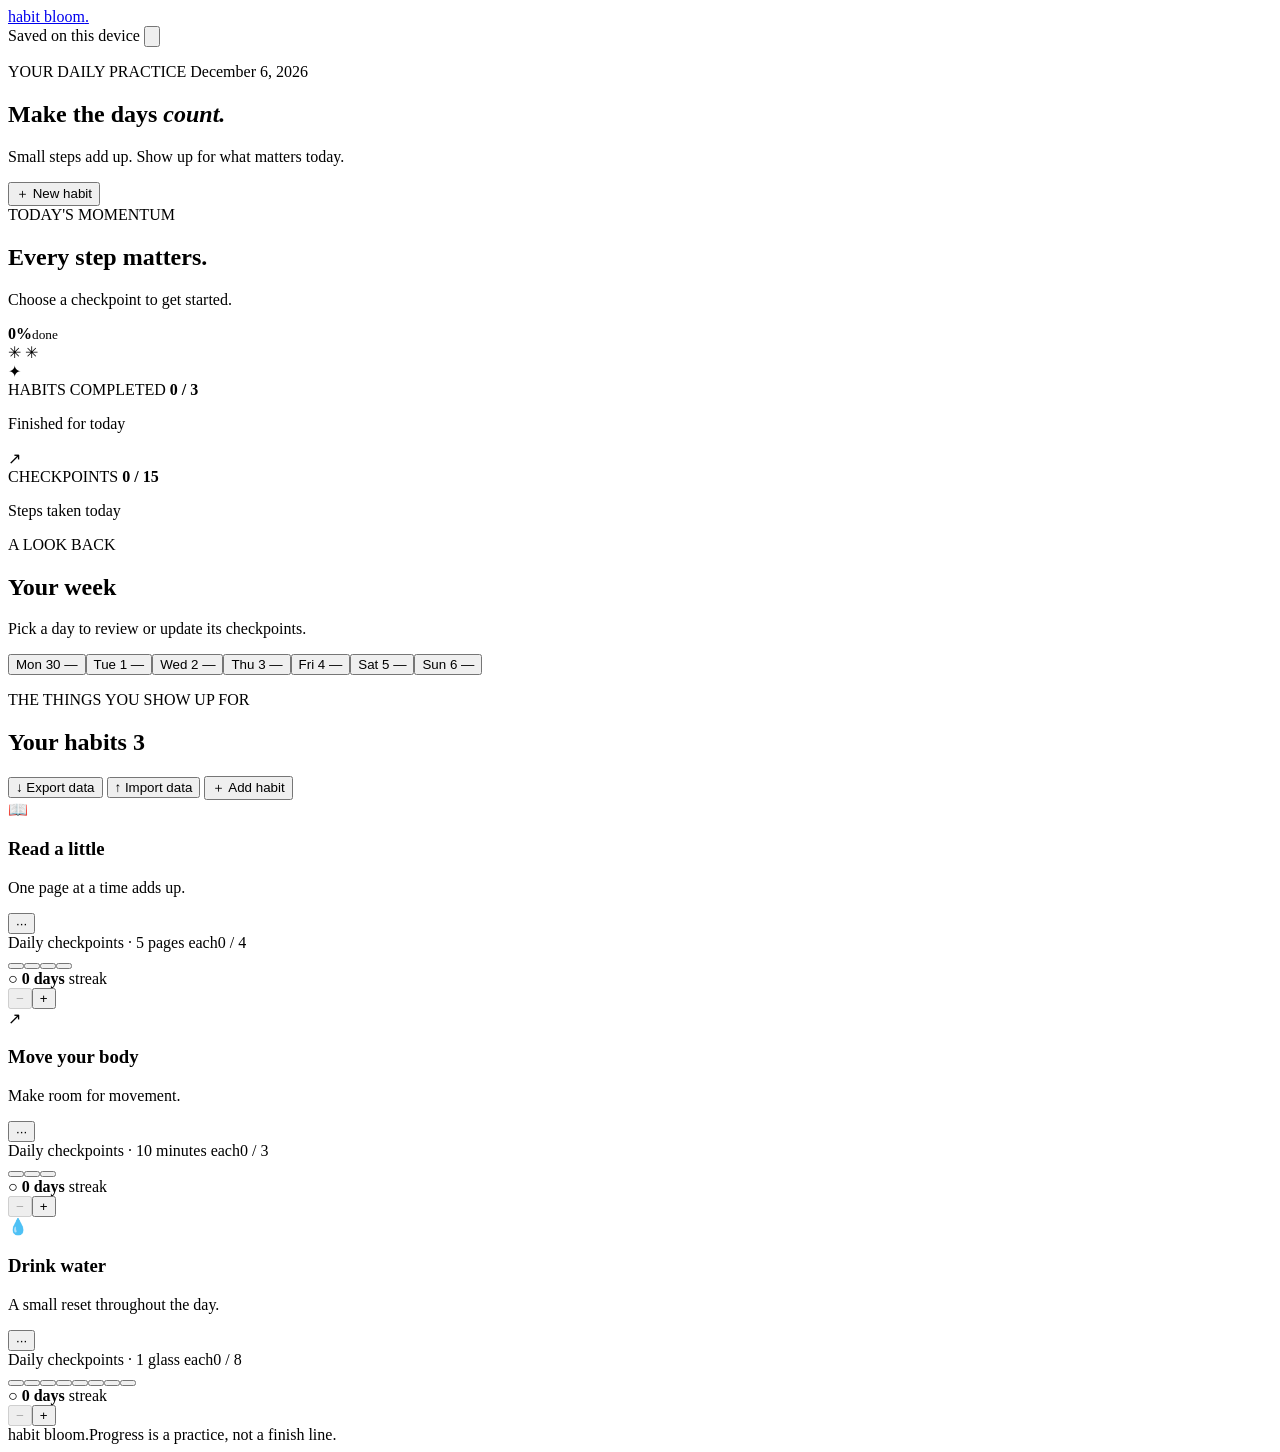
==== index.html @ 89f8e529 "Rename index (1).html to index.html" ====
<!doctype html>
<html lang="en">
  <head>
    <meta charset="utf-8">
    <meta name="viewport" content="width=device-width, initial-scale=1">
    <meta name="theme-color" content="#f7f6f2">
    <meta name="description" content="A simple, beautiful daily habit tracker with checkpoints, a seven-day view, and streaks.">
    <title>Habit Bloom — Make the days count</title>
    <link rel="icon" type="image/svg+xml" href="favicon.svg">
    <link rel="stylesheet" href="styles.css">
    <script src="app.js" defer></script>
  </head>
  <body>
    <div class="app-shell">
      <header class="topbar">
        <a class="brand" href="./" aria-label="Habit Bloom home">
          <span class="brand-mark" aria-hidden="true"><span></span><span></span><span></span><span></span></span>
          <span>habit bloom<span class="brand-dot">.</span></span>
        </a>
        <div class="topbar-actions">
          <span class="privacy-note"><span class="privacy-dot"></span> Saved on this device</span>
          <button class="icon-button" id="theme-toggle" type="button" aria-label="Switch to dark mode" title="Toggle theme">
            <svg viewBox="0 0 24 24" aria-hidden="true"><path d="M20.2 15.8A8.5 8.5 0 0 1 8.2 3.8 8.5 8.5 0 1 0 20.2 15.8Z"/></svg>
          </button>
        </div>
      </header>

      <main>
        <section class="page-heading" aria-labelledby="page-title">
          <div>
            <p class="eyebrow">YOUR DAILY PRACTICE <span class="eyebrow-line"></span> <span id="live-date"></span></p>
            <h1 id="page-title">Make the days <em>count.</em></h1>
            <p class="lead">Small steps add up. Show up for what matters today.</p>
          </div>
          <button class="primary-button heading-add" id="add-habit-top" type="button"><span aria-hidden="true">＋</span> New habit</button>
        </section>

        <section class="overview" aria-label="Progress overview">
          <div class="momentum-card">
            <div class="momentum-copy">
              <span class="card-kicker">TODAY'S MOMENTUM</span>
              <h2 id="momentum-title">Every step matters.</h2>
              <p id="momentum-message">Choose a checkpoint to get started.</p>
            </div>
            <div class="progress-ring" id="progress-ring" role="img" aria-label="0 percent of today's checkpoints completed">
              <div class="ring-inner"><strong id="progress-percent">0%</strong><small>done</small></div>
            </div>
            <span class="momentum-sparkle sparkle-one" aria-hidden="true">✳</span>
            <span class="momentum-sparkle sparkle-two" aria-hidden="true">✳</span>
          </div>
          <div class="stat-card">
            <div class="stat-icon stat-icon-purple" aria-hidden="true">✦</div>
            <span class="stat-label">HABITS COMPLETED</span>
            <strong id="habits-complete">0 <span>/ 0</span></strong>
            <p>Finished for today</p>
          </div>
          <div class="stat-card">
            <div class="stat-icon stat-icon-orange" aria-hidden="true">↗</div>
            <span class="stat-label">CHECKPOINTS</span>
            <strong id="checkpoints-complete">0 <span>/ 0</span></strong>
            <p>Steps taken today</p>
          </div>
        </section>

        <section class="week-section" aria-labelledby="week-title">
          <div class="section-heading">
            <div><p class="section-overline">A LOOK BACK</p><h2 id="week-title">Your week</h2></div>
            <p>Pick a day to review or update its checkpoints.</p>
          </div>
          <div class="week-strip" id="week-strip" aria-label="Last seven days"></div>
        </section>

        <section class="habits-section" aria-labelledby="habits-title">
          <div class="section-heading habits-heading">
            <div><p class="section-overline">THE THINGS YOU SHOW UP FOR</p><h2 id="habits-title">Your habits <span class="habit-count" id="habit-count">0</span></h2></div>
            <div class="habit-toolbar">
              <button class="text-button" id="export-button" type="button" title="Download a backup of your habits">↓ Export data</button>
              <button class="text-button" id="import-button" type="button" title="Restore habits from a Habit Bloom backup">↑ Import data</button>
              <input id="import-file" type="file" accept="application/json,.json" hidden>
              <button class="secondary-button" id="add-habit-inline" type="button"><span aria-hidden="true">＋</span> Add habit</button>
            </div>
          </div>
          <div class="selected-day-banner" id="selected-day-banner" hidden>
            <span id="selected-day-label"></span>
            <button class="text-button" id="return-today" type="button">Back to today →</button>
          </div>
          <div class="habits-grid" id="habits-grid"></div>
        </section>
      </main>
      <footer class="footer"><span>habit bloom<span class="brand-dot">.</span></span><span>Progress is a practice, not a finish line.</span></footer>
    </div>

    <dialog id="habit-dialog" class="habit-dialog" aria-labelledby="dialog-title">
      <form id="habit-form" novalidate>
        <div class="dialog-head"><div><p class="section-overline">MAKE IT YOURS</p><h2 id="dialog-title">New habit</h2></div><button class="icon-button close-button" type="button" id="close-dialog" aria-label="Close dialog">×</button></div>
        <label for="habit-name">Habit name <span class="required">*</span></label>
        <input id="habit-name" name="name" type="text" maxlength="48" placeholder="e.g. Read for 20 minutes" required>
        <label for="habit-note">A little reminder <span class="optional">(optional)</span></label>
        <input id="habit-note" name="note" type="text" maxlength="100" placeholder="Why this matters to you">
        <div class="form-row">
          <div><label for="habit-target">Checkpoints per day <span class="required">*</span></label><input id="habit-target" name="target" type="number" min="1" max="12" value="3" required></div>
          <div><label for="habit-unit">Each checkpoint is</label><input id="habit-unit" name="unit" type="text" maxlength="24" placeholder="e.g. 10 minutes"></div>
        </div>
        <div class="form-row form-row-short">
          <div><label for="habit-icon">Icon</label><input id="habit-icon" name="icon" type="text" maxlength="8" value="✦" aria-describedby="icon-hint"><small id="icon-hint">Use an emoji or symbol</small></div>
          <div><label for="habit-color">Color</label><select id="habit-color" name="color"><option value="coral">Coral</option><option value="violet">Violet</option><option value="green">Green</option><option value="blue">Blue</option><option value="amber">Amber</option></select></div>
        </div>
        <p class="form-error" id="form-error" role="alert" hidden></p>
        <div class="dialog-actions"><button class="text-button" type="button" id="cancel-dialog">Cancel</button><button class="primary-button" type="submit" id="save-habit">Create habit</button></div>
      </form>
    </dialog>
    <div class="toast" id="toast" role="status" aria-live="polite"></div>
  </body>
</html>
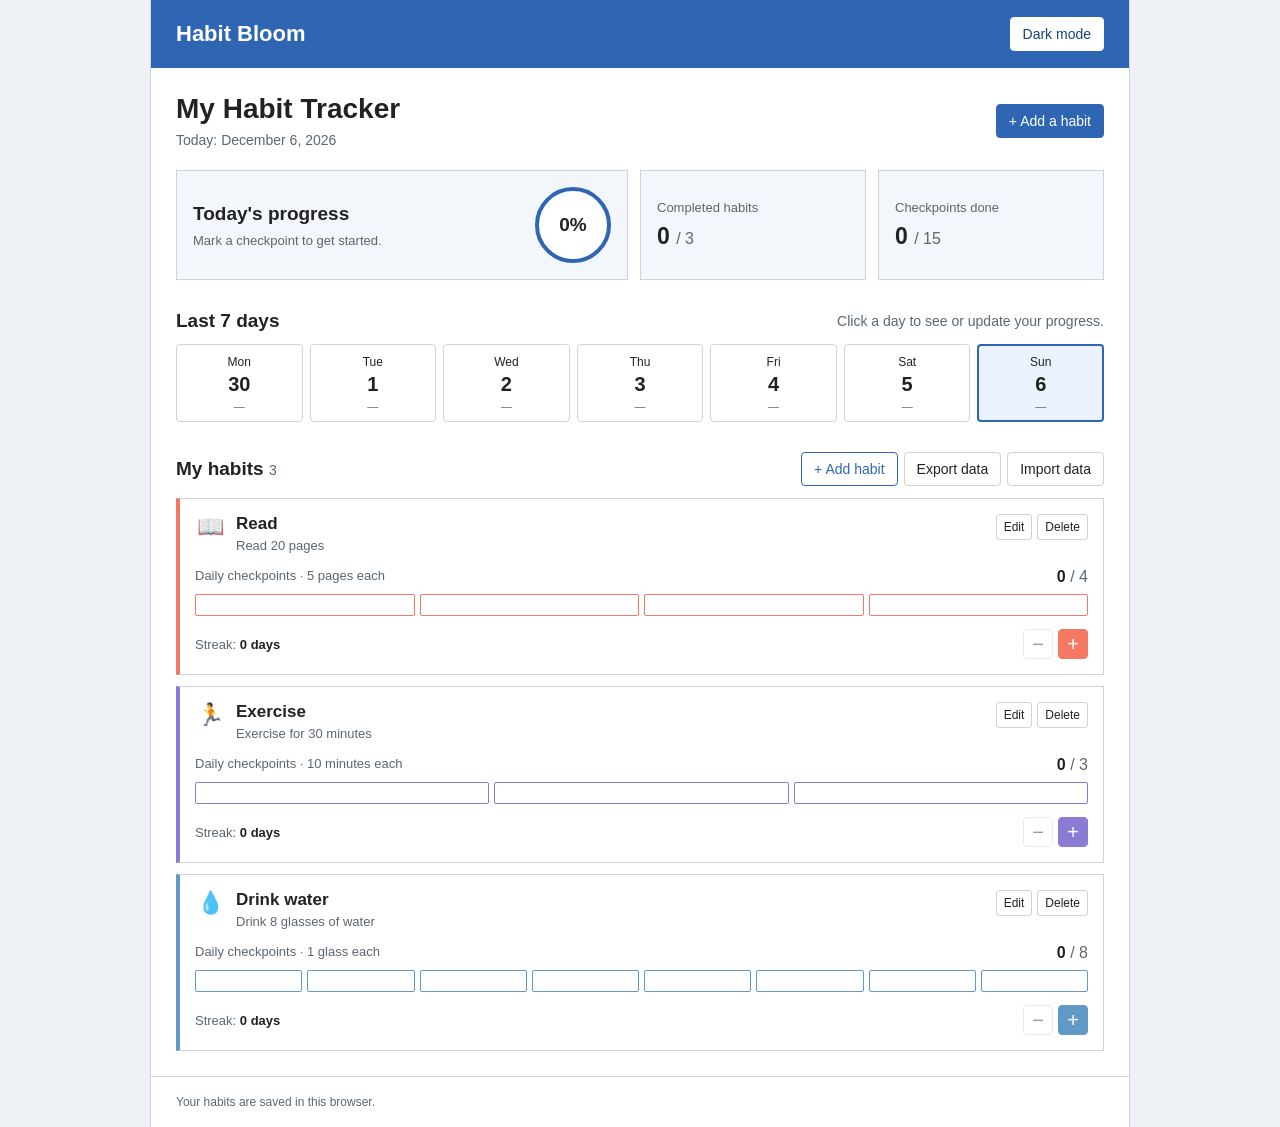
==== commit c20a9e93: "Add files via upload" ====
--- a/index.html
+++ b/index.html
@@ -1,114 +1,128 @@
 <!doctype html>
 <html lang="en">
-  <head>
-    <meta charset="utf-8">
-    <meta name="viewport" content="width=device-width, initial-scale=1">
-    <meta name="theme-color" content="#f7f6f2">
-    <meta name="description" content="A simple, beautiful daily habit tracker with checkpoints, a seven-day view, and streaks.">
-    <title>Habit Bloom — Make the days count</title>
-    <link rel="icon" type="image/svg+xml" href="favicon.svg">
-    <link rel="stylesheet" href="styles.css">
-    <script src="app.js" defer></script>
-  </head>
-  <body>
-    <div class="app-shell">
-      <header class="topbar">
-        <a class="brand" href="./" aria-label="Habit Bloom home">
-          <span class="brand-mark" aria-hidden="true"><span></span><span></span><span></span><span></span></span>
-          <span>habit bloom<span class="brand-dot">.</span></span>
-        </a>
-        <div class="topbar-actions">
-          <span class="privacy-note"><span class="privacy-dot"></span> Saved on this device</span>
-          <button class="icon-button" id="theme-toggle" type="button" aria-label="Switch to dark mode" title="Toggle theme">
-            <svg viewBox="0 0 24 24" aria-hidden="true"><path d="M20.2 15.8A8.5 8.5 0 0 1 8.2 3.8 8.5 8.5 0 1 0 20.2 15.8Z"/></svg>
-          </button>
+<head>
+  <meta charset="utf-8">
+  <meta name="viewport" content="width=device-width, initial-scale=1">
+  <meta name="description" content="Track your daily habits and checkpoints with Habit Bloom.">
+  <title>Habit Bloom - Habit Tracker</title>
+  <link rel="icon" type="image/svg+xml" href="favicon.svg">
+  <link rel="stylesheet" href="styles.css">
+  <script src="app.js" defer></script>
+</head>
+<body>
+  <div class="app-shell">
+    <header class="topbar">
+      <a class="brand" href="./">Habit Bloom</a>
+      <button id="theme-toggle" class="secondary-button" type="button">Dark mode</button>
+    </header>
+
+    <main>
+      <div class="page-heading">
+        <div>
+          <h1>My Habit Tracker</h1>
+          <p class="lead">Today: <span id="live-date"></span></p>
         </div>
-      </header>
+        <button id="add-habit-top" class="primary-button" type="button">+ Add a habit</button>
+      </div>
 
-      <main>
-        <section class="page-heading" aria-labelledby="page-title">
+      <section class="overview" aria-label="Today's progress">
+        <div class="momentum-card">
           <div>
-            <p class="eyebrow">YOUR DAILY PRACTICE <span class="eyebrow-line"></span> <span id="live-date"></span></p>
-            <h1 id="page-title">Make the days <em>count.</em></h1>
-            <p class="lead">Small steps add up. Show up for what matters today.</p>
+            <h2 id="momentum-title">Today's progress</h2>
+            <p id="momentum-message">Mark a checkpoint to get started.</p>
           </div>
-          <button class="primary-button heading-add" id="add-habit-top" type="button"><span aria-hidden="true">＋</span> New habit</button>
-        </section>
+          <div id="progress-ring" class="progress-ring" role="img" aria-label="0 percent of today's checkpoints completed">
+            <strong id="progress-percent">0%</strong>
+          </div>
+        </div>
+        <div class="stat-card">
+          <span class="stat-label">Completed habits</span>
+          <strong id="habits-complete">0 <span>/ 0</span></strong>
+        </div>
+        <div class="stat-card">
+          <span class="stat-label">Checkpoints done</span>
+          <strong id="checkpoints-complete">0 <span>/ 0</span></strong>
+        </div>
+      </section>
 
-        <section class="overview" aria-label="Progress overview">
-          <div class="momentum-card">
-            <div class="momentum-copy">
-              <span class="card-kicker">TODAY'S MOMENTUM</span>
-              <h2 id="momentum-title">Every step matters.</h2>
-              <p id="momentum-message">Choose a checkpoint to get started.</p>
-            </div>
-            <div class="progress-ring" id="progress-ring" role="img" aria-label="0 percent of today's checkpoints completed">
-              <div class="ring-inner"><strong id="progress-percent">0%</strong><small>done</small></div>
-            </div>
-            <span class="momentum-sparkle sparkle-one" aria-hidden="true">✳</span>
-            <span class="momentum-sparkle sparkle-two" aria-hidden="true">✳</span>
+      <section class="week-section" aria-labelledby="week-title">
+        <div class="section-heading">
+          <h2 id="week-title">Last 7 days</h2>
+          <p>Click a day to see or update your progress.</p>
+        </div>
+        <div id="week-strip" class="week-strip" aria-label="Last seven days"></div>
+      </section>
+
+      <section class="habits-section" aria-labelledby="habits-title">
+        <div class="section-heading habits-heading">
+          <h2 id="habits-title">My habits <span id="habit-count" class="habit-count">0</span></h2>
+          <div class="habit-toolbar">
+            <button id="add-habit-inline" class="secondary-button" type="button">+ Add habit</button>
+            <button id="export-button" class="text-button" type="button">Export data</button>
+            <button id="import-button" class="text-button" type="button">Import data</button>
+            <input id="import-file" type="file" accept="application/json,.json" hidden>
           </div>
-          <div class="stat-card">
-            <div class="stat-icon stat-icon-purple" aria-hidden="true">✦</div>
-            <span class="stat-label">HABITS COMPLETED</span>
-            <strong id="habits-complete">0 <span>/ 0</span></strong>
-            <p>Finished for today</p>
-          </div>
-          <div class="stat-card">
-            <div class="stat-icon stat-icon-orange" aria-hidden="true">↗</div>
-            <span class="stat-label">CHECKPOINTS</span>
-            <strong id="checkpoints-complete">0 <span>/ 0</span></strong>
-            <p>Steps taken today</p>
-          </div>
-        </section>
+        </div>
+        <div id="selected-day-banner" class="selected-day-banner" hidden>
+          <span id="selected-day-label"></span>
+          <button id="return-today" class="text-button" type="button">Back to today</button>
+        </div>
+        <div id="habits-grid" class="habits-grid"></div>
+      </section>
+    </main>
 
-        <section class="week-section" aria-labelledby="week-title">
-          <div class="section-heading">
-            <div><p class="section-overline">A LOOK BACK</p><h2 id="week-title">Your week</h2></div>
-            <p>Pick a day to review or update its checkpoints.</p>
-          </div>
-          <div class="week-strip" id="week-strip" aria-label="Last seven days"></div>
-        </section>
+    <footer class="footer">Your habits are saved in this browser.</footer>
+  </div>
 
-        <section class="habits-section" aria-labelledby="habits-title">
-          <div class="section-heading habits-heading">
-            <div><p class="section-overline">THE THINGS YOU SHOW UP FOR</p><h2 id="habits-title">Your habits <span class="habit-count" id="habit-count">0</span></h2></div>
-            <div class="habit-toolbar">
-              <button class="text-button" id="export-button" type="button" title="Download a backup of your habits">↓ Export data</button>
-              <button class="text-button" id="import-button" type="button" title="Restore habits from a Habit Bloom backup">↑ Import data</button>
-              <input id="import-file" type="file" accept="application/json,.json" hidden>
-              <button class="secondary-button" id="add-habit-inline" type="button"><span aria-hidden="true">＋</span> Add habit</button>
-            </div>
-          </div>
-          <div class="selected-day-banner" id="selected-day-banner" hidden>
-            <span id="selected-day-label"></span>
-            <button class="text-button" id="return-today" type="button">Back to today →</button>
-          </div>
-          <div class="habits-grid" id="habits-grid"></div>
-        </section>
-      </main>
-      <footer class="footer"><span>habit bloom<span class="brand-dot">.</span></span><span>Progress is a practice, not a finish line.</span></footer>
-    </div>
+  <dialog id="habit-dialog" class="habit-dialog" aria-labelledby="dialog-title">
+    <form id="habit-form" novalidate>
+      <div class="dialog-head">
+        <h2 id="dialog-title">New habit</h2>
+        <button id="close-dialog" class="close-button" type="button" aria-label="Close dialog">×</button>
+      </div>
 
-    <dialog id="habit-dialog" class="habit-dialog" aria-labelledby="dialog-title">
-      <form id="habit-form" novalidate>
-        <div class="dialog-head"><div><p class="section-overline">MAKE IT YOURS</p><h2 id="dialog-title">New habit</h2></div><button class="icon-button close-button" type="button" id="close-dialog" aria-label="Close dialog">×</button></div>
-        <label for="habit-name">Habit name <span class="required">*</span></label>
-        <input id="habit-name" name="name" type="text" maxlength="48" placeholder="e.g. Read for 20 minutes" required>
-        <label for="habit-note">A little reminder <span class="optional">(optional)</span></label>
-        <input id="habit-note" name="note" type="text" maxlength="100" placeholder="Why this matters to you">
-        <div class="form-row">
-          <div><label for="habit-target">Checkpoints per day <span class="required">*</span></label><input id="habit-target" name="target" type="number" min="1" max="12" value="3" required></div>
-          <div><label for="habit-unit">Each checkpoint is</label><input id="habit-unit" name="unit" type="text" maxlength="24" placeholder="e.g. 10 minutes"></div>
+      <label for="habit-name">Habit name *</label>
+      <input id="habit-name" name="name" type="text" maxlength="48" placeholder="For example: Read a book" required>
+
+      <label for="habit-note">Note (optional)</label>
+      <input id="habit-note" name="note" type="text" maxlength="100" placeholder="A short reminder">
+
+      <div class="form-row">
+        <div>
+          <label for="habit-target">Checkpoints each day *</label>
+          <input id="habit-target" name="target" type="number" min="1" max="12" value="3" required>
         </div>
-        <div class="form-row form-row-short">
-          <div><label for="habit-icon">Icon</label><input id="habit-icon" name="icon" type="text" maxlength="8" value="✦" aria-describedby="icon-hint"><small id="icon-hint">Use an emoji or symbol</small></div>
-          <div><label for="habit-color">Color</label><select id="habit-color" name="color"><option value="coral">Coral</option><option value="violet">Violet</option><option value="green">Green</option><option value="blue">Blue</option><option value="amber">Amber</option></select></div>
+        <div>
+          <label for="habit-unit">What is one checkpoint?</label>
+          <input id="habit-unit" name="unit" type="text" maxlength="24" placeholder="For example: 10 minutes">
         </div>
-        <p class="form-error" id="form-error" role="alert" hidden></p>
-        <div class="dialog-actions"><button class="text-button" type="button" id="cancel-dialog">Cancel</button><button class="primary-button" type="submit" id="save-habit">Create habit</button></div>
-      </form>
-    </dialog>
-    <div class="toast" id="toast" role="status" aria-live="polite"></div>
-  </body>
+      </div>
+
+      <div class="form-row">
+        <div>
+          <label for="habit-icon">Symbol</label>
+          <input id="habit-icon" name="icon" type="text" maxlength="8" value="✓" aria-describedby="icon-hint">
+          <small id="icon-hint">An emoji or a short symbol</small>
+        </div>
+        <div>
+          <label for="habit-color">Color</label>
+          <select id="habit-color" name="color">
+            <option value="blue">Blue</option>
+            <option value="green">Green</option>
+            <option value="coral">Orange</option>
+            <option value="violet">Purple</option>
+            <option value="amber">Yellow</option>
+          </select>
+        </div>
+      </div>
+
+      <p id="form-error" class="form-error" role="alert" hidden></p>
+      <div class="dialog-actions">
+        <button id="cancel-dialog" class="secondary-button" type="button">Cancel</button>
+        <button id="save-habit" class="primary-button" type="submit">Create habit</button>
+      </div>
+    </form>
+  </dialog>
+  <div id="toast" class="toast" role="status" aria-live="polite"></div>
+</body>
 </html>
--- a/styles.css
+++ b/styles.css
@@ -0,0 +1,260 @@
+/* Basic layout and colors */
+:root {
+  font-family: Arial, Helvetica, sans-serif;
+  color: #222;
+  background: #eef1f5;
+  --page: #fff;
+  --text: #222;
+  --muted: #5d6670;
+  --border: #cbd3dc;
+  --light: #f3f6fa;
+  --blue: #2f66b3;
+  --blue-dark: #234e8c;
+}
+
+* { box-sizing: border-box; }
+body { margin: 0; min-width: 320px; background: #eef1f5; color: var(--text); }
+button, input, select { font: inherit; }
+button { cursor: pointer; }
+button:disabled { cursor: not-allowed; opacity: .45; }
+button:focus-visible, input:focus-visible, select:focus-visible, a:focus-visible {
+  outline: 3px solid #ffb347;
+  outline-offset: 2px;
+}
+a { color: inherit; }
+h1, h2, h3, p { margin-top: 0; }
+h1 { font-size: 28px; margin-bottom: 7px; }
+h2 { font-size: 19px; margin-bottom: 8px; }
+h3 { font-size: 17px; }
+
+.app-shell {
+  max-width: 980px;
+  min-height: 100vh;
+  margin: 0 auto;
+  background: var(--page);
+  border-left: 1px solid var(--border);
+  border-right: 1px solid var(--border);
+}
+.topbar {
+  display: flex;
+  align-items: center;
+  justify-content: space-between;
+  gap: 16px;
+  padding: 17px 25px;
+  background: var(--blue);
+  color: white;
+}
+.brand { font-size: 22px; font-weight: bold; text-decoration: none; }
+main { padding: 25px; }
+.page-heading, .section-heading {
+  display: flex;
+  justify-content: space-between;
+  align-items: center;
+  gap: 16px;
+}
+.page-heading { margin-bottom: 22px; }
+.lead, .section-heading p { color: var(--muted); margin-bottom: 0; font-size: 14px; }
+.primary-button, .secondary-button, .text-button {
+  border: 1px solid var(--blue);
+  border-radius: 4px;
+  padding: 8px 12px;
+  font-size: 14px;
+  font-weight: normal;
+}
+.primary-button { background: var(--blue); color: white; }
+.primary-button:hover { background: var(--blue-dark); }
+.secondary-button { background: var(--page); color: var(--blue); }
+.secondary-button:hover, .text-button:hover { background: var(--light); }
+.text-button { border-color: var(--border); background: var(--page); color: var(--text); }
+.topbar .secondary-button { background: white; color: #17457d; border-color: white; }
+
+/* Progress summary */
+.overview { display: grid; grid-template-columns: 2fr 1fr 1fr; gap: 12px; }
+.momentum-card, .stat-card {
+  min-height: 105px;
+  padding: 16px;
+  border: 1px solid var(--border);
+  background: var(--light);
+}
+.momentum-card { display: flex; justify-content: space-between; align-items: center; gap: 12px; }
+.momentum-card h2 { margin-bottom: 8px; }
+.momentum-card p { font-size: 13px; color: var(--muted); margin: 0; }
+.progress-ring {
+  width: 76px;
+  height: 76px;
+  flex: 0 0 76px;
+  border: 4px solid var(--blue);
+  border-radius: 50%;
+  display: grid;
+  place-items: center;
+  background: var(--page);
+}
+.progress-ring strong { font-size: 19px; }
+.stat-card { display: flex; flex-direction: column; justify-content: center; gap: 8px; }
+.stat-label { color: var(--muted); font-size: 13px; }
+.stat-card strong { font-size: 23px; }
+.stat-card strong span { color: var(--muted); font-size: 16px; font-weight: normal; }
+
+/* Week picker */
+.week-section, .habits-section { margin-top: 30px; }
+.section-heading { margin-bottom: 12px; }
+.section-heading h2 { margin-bottom: 0; }
+.week-strip { display: grid; grid-template-columns: repeat(7, minmax(80px, 1fr)); gap: 7px; }
+.day-button {
+  min-height: 78px;
+  padding: 8px 3px;
+  border: 1px solid var(--border);
+  border-radius: 4px;
+  background: var(--page);
+  color: var(--text);
+  display: flex;
+  flex-direction: column;
+  align-items: center;
+  justify-content: center;
+  gap: 4px;
+}
+.day-button:hover { background: var(--light); }
+.day-button.is-selected { border: 2px solid var(--blue); background: #eaf2fe; }
+.weekday { font-size: 12px; }
+.day-number { font-size: 20px; font-weight: bold; }
+.day-status { font-size: 11px; color: var(--muted); }
+.day-status.complete { color: #2c7b4e; }
+.day-status.partial { color: #a75e15; }
+
+/* Habits */
+.habit-count { font-size: 14px; color: var(--muted); font-weight: normal; }
+.habit-toolbar { display: flex; flex-wrap: wrap; gap: 6px; }
+.selected-day-banner {
+  padding: 9px 12px;
+  border: 1px solid var(--border);
+  background: var(--light);
+  margin-bottom: 10px;
+}
+.selected-day-banner:not([hidden]) { display: flex; align-items: center; justify-content: space-between; }
+.habits-grid { display: grid; gap: 11px; }
+.habit-card {
+  border: 1px solid var(--border);
+  border-left: 4px solid var(--accent);
+  background: var(--page);
+  padding: 15px;
+  min-width: 0;
+}
+.habit-card-top { display: flex; align-items: flex-start; gap: 10px; }
+.habit-icon { width: 31px; flex: 0 0 31px; font-size: 22px; text-align: center; }
+.habit-copy { flex: 1; min-width: 0; }
+.habit-copy h3 { margin: 0 0 4px; overflow-wrap: anywhere; }
+.habit-copy p { font-size: 13px; color: var(--muted); margin: 0; overflow-wrap: anywhere; }
+.card-actions { display: flex; gap: 5px; }
+.card-actions button {
+  padding: 5px 7px;
+  border: 1px solid var(--border);
+  border-radius: 3px;
+  background: var(--page);
+  color: var(--text);
+  font-size: 12px;
+}
+.card-actions button:hover { background: var(--light); }
+.habit-progress-line { display: flex; justify-content: space-between; gap: 8px; margin-top: 15px; }
+.progress-label { font-size: 13px; color: var(--muted); }
+.progress-value { font-weight: bold; }
+.progress-value span { color: var(--muted); font-weight: normal; }
+.checkpoint-list { display: flex; gap: 5px; margin-top: 8px; }
+.checkpoint {
+  min-width: 0;
+  height: 22px;
+  flex: 1;
+  border: 1px solid var(--accent);
+  border-radius: 2px;
+  background: var(--page);
+}
+.checkpoint.filled { background: var(--accent); }
+.checkpoint:hover { outline: 2px solid var(--accent); outline-offset: 1px; }
+.habit-card-footer { display: flex; justify-content: space-between; align-items: center; margin-top: 13px; }
+.streak { color: var(--muted); font-size: 13px; }
+.streak strong { color: var(--text); }
+.checkpoint-controls { display: flex; gap: 5px; }
+.round-control {
+  width: 30px;
+  height: 30px;
+  border: 1px solid var(--border);
+  border-radius: 4px;
+  background: var(--page);
+  color: var(--text);
+  font-size: 20px;
+  line-height: 1;
+}
+.round-control.add { background: var(--accent); color: white; border-color: var(--accent); }
+.empty-state { border: 1px dashed var(--border); padding: 25px; text-align: center; }
+.empty-icon { display: none; }
+.empty-state h3 { margin-bottom: 8px; }
+.empty-state p { color: var(--muted); font-size: 14px; }
+.footer { border-top: 1px solid var(--border); padding: 18px 25px; color: var(--muted); font-size: 12px; }
+
+/* Add and edit form */
+.habit-dialog {
+  width: min(95vw, 480px);
+  max-height: 90vh;
+  padding: 0;
+  border: 1px solid #777;
+  border-radius: 5px;
+  background: var(--page);
+  color: var(--text);
+}
+.habit-dialog::backdrop { background: rgba(0, 0, 0, .45); }
+.habit-dialog form { padding: 20px; }
+.dialog-head { display: flex; align-items: center; justify-content: space-between; }
+.dialog-head h2 { margin: 0; }
+.close-button { border: 0; background: transparent; color: var(--text); font-size: 25px; }
+.habit-dialog label { display: block; font-size: 14px; margin: 14px 0 5px; }
+.habit-dialog input, .habit-dialog select {
+  width: 100%;
+  padding: 8px;
+  border: 1px solid var(--border);
+  border-radius: 3px;
+  background: var(--page);
+  color: var(--text);
+}
+.habit-dialog small { display: block; margin-top: 4px; color: var(--muted); }
+.form-row { display: grid; grid-template-columns: 1fr 1fr; gap: 12px; }
+.form-error { color: #a32828; font-size: 13px; }
+.dialog-actions { display: flex; justify-content: flex-end; gap: 8px; margin-top: 20px; }
+.toast {
+  position: fixed;
+  left: 50%;
+  bottom: 18px;
+  transform: translateX(-50%);
+  padding: 10px 14px;
+  background: #222;
+  color: white;
+  font-size: 13px;
+  display: none;
+}
+.toast.show { display: block; }
+
+body.dark {
+  --page: #22272d;
+  --text: #f3f3f3;
+  --muted: #b6c1ca;
+  --border: #58616c;
+  --light: #303841;
+  --blue: #28518b;
+  --blue-dark: #1b3964;
+  background: #171b20;
+}
+.dark .day-button.is-selected { background: #263d59; }
+.dark .topbar .secondary-button { background: #e8eef6; color: #173f74; }
+
+@media (max-width: 740px) {
+  .overview { grid-template-columns: 1fr 1fr; }
+  .momentum-card { grid-column: 1 / -1; }
+  .week-strip { overflow-x: auto; }
+  .section-heading { align-items: flex-start; }
+}
+@media (max-width: 550px) {
+  main { padding: 16px; }
+  .topbar { padding: 14px 16px; }
+  .page-heading, .section-heading { align-items: flex-start; flex-direction: column; }
+  .habit-toolbar { width: 100%; }
+  .form-row { grid-template-columns: 1fr; gap: 0; }
+  .card-actions { flex-direction: column; }
+}
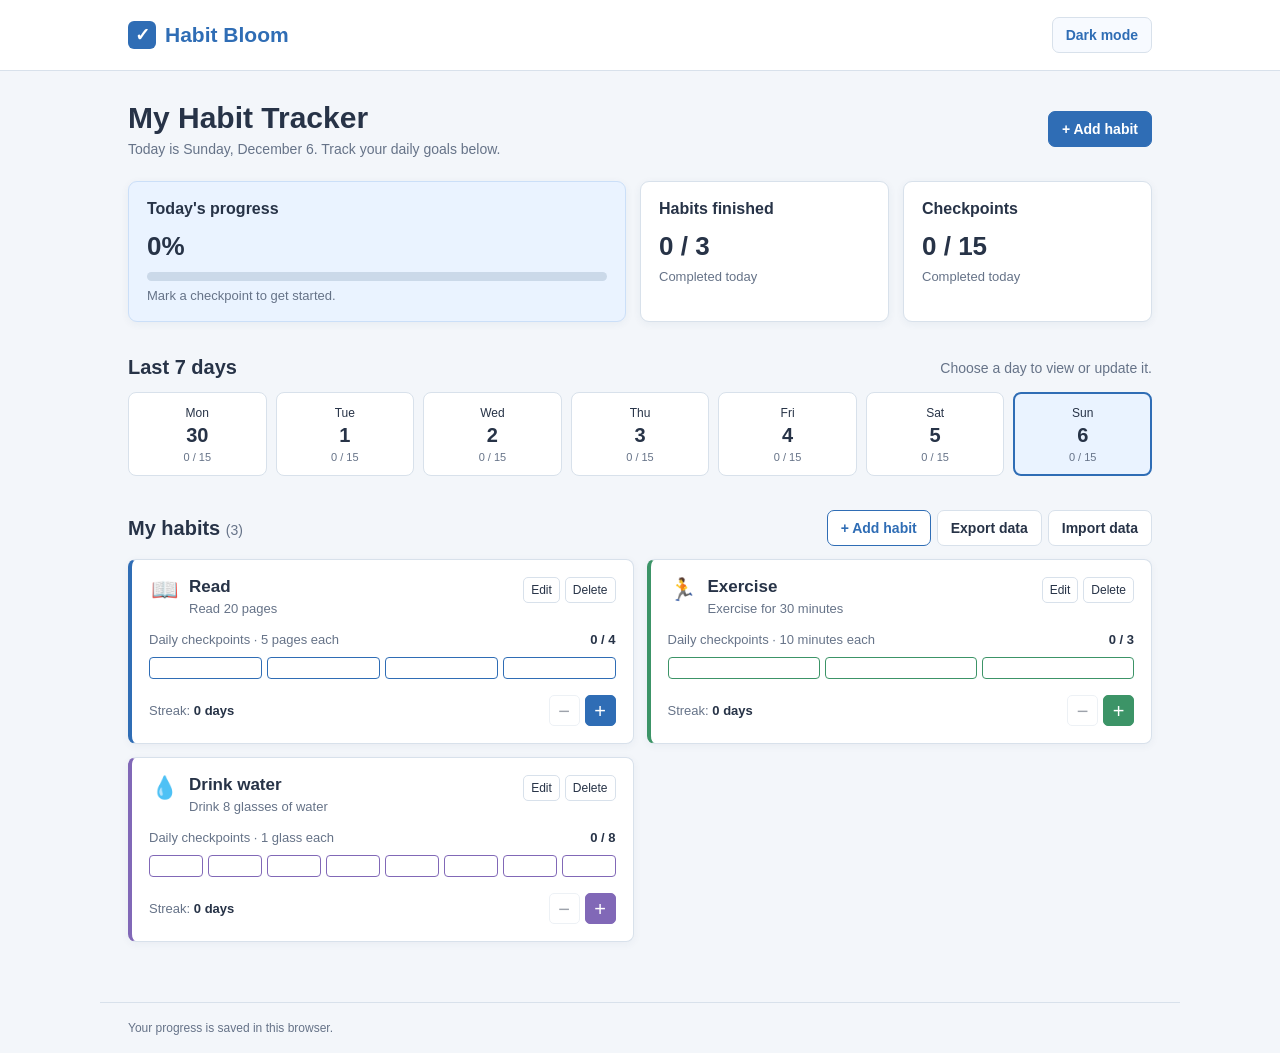
==== commit c90114d5: "Add files via upload" ====
--- a/index.html
+++ b/index.html
@@ -3,123 +3,122 @@
 <head>
   <meta charset="utf-8">
   <meta name="viewport" content="width=device-width, initial-scale=1">
-  <meta name="description" content="Track your daily habits and checkpoints with Habit Bloom.">
+  <meta name="description" content="Habit Bloom helps you track daily habits with checkpoints.">
   <title>Habit Bloom - Habit Tracker</title>
-  <link rel="icon" type="image/svg+xml" href="favicon.svg">
+  <link rel="icon" href="favicon.svg" type="image/svg+xml">
   <link rel="stylesheet" href="styles.css">
   <script src="app.js" defer></script>
 </head>
 <body>
-  <div class="app-shell">
-    <header class="topbar">
-      <a class="brand" href="./">Habit Bloom</a>
-      <button id="theme-toggle" class="secondary-button" type="button">Dark mode</button>
-    </header>
+  <header class="site-header">
+    <div class="header-inner">
+      <a class="brand" href="./"><span class="brand-icon" aria-hidden="true">✓</span> Habit Bloom</a>
+      <button id="theme-toggle" class="button button-light" type="button">Dark mode</button>
+    </div>
+  </header>
 
-    <main>
-      <div class="page-heading">
-        <div>
-          <h1>My Habit Tracker</h1>
-          <p class="lead">Today: <span id="live-date"></span></p>
+  <main class="container">
+    <div class="page-heading">
+      <div>
+        <h1>My Habit Tracker</h1>
+        <p>Today is <span id="today-label"></span>. Track your daily goals below.</p>
+      </div>
+      <button id="add-habit-top" class="button button-primary" type="button">+ Add habit</button>
+    </div>
+
+    <section class="summary" aria-label="Today's summary">
+      <div class="summary-box summary-progress">
+        <h2>Today's progress</h2>
+        <strong id="progress-percent">0%</strong>
+        <div class="progress-track" role="progressbar" id="progress-track" aria-valuenow="0" aria-valuemin="0" aria-valuemax="100" aria-label="Today's checkpoint progress">
+          <div id="progress-fill" class="progress-fill"></div>
         </div>
-        <button id="add-habit-top" class="primary-button" type="button">+ Add a habit</button>
+        <p id="progress-message">Mark a checkpoint to get started.</p>
       </div>
+      <div class="summary-box">
+        <h2>Habits finished</h2>
+        <strong id="habits-done">0 / 0</strong>
+        <p>Completed today</p>
+      </div>
+      <div class="summary-box">
+        <h2>Checkpoints</h2>
+        <strong id="checkpoints-done">0 / 0</strong>
+        <p>Completed today</p>
+      </div>
+    </section>
 
-      <section class="overview" aria-label="Today's progress">
-        <div class="momentum-card">
-          <div>
-            <h2 id="momentum-title">Today's progress</h2>
-            <p id="momentum-message">Mark a checkpoint to get started.</p>
-          </div>
-          <div id="progress-ring" class="progress-ring" role="img" aria-label="0 percent of today's checkpoints completed">
-            <strong id="progress-percent">0%</strong>
-          </div>
+    <section class="section" aria-labelledby="week-heading">
+      <div class="section-heading">
+        <h2 id="week-heading">Last 7 days</h2>
+        <p>Choose a day to view or update it.</p>
+      </div>
+      <div id="week-list" class="week-list" aria-label="Last seven days"></div>
+    </section>
+
+    <section class="section" aria-labelledby="habits-heading">
+      <div class="section-heading habits-heading">
+        <h2 id="habits-heading">My habits <span id="habit-count" class="count-label">0</span></h2>
+        <div class="toolbar">
+          <button id="add-habit-bottom" class="button button-outline" type="button">+ Add habit</button>
+          <button id="export-button" class="button button-plain" type="button">Export data</button>
+          <button id="import-button" class="button button-plain" type="button">Import data</button>
+          <input id="import-file" type="file" accept=".json,application/json" hidden>
         </div>
-        <div class="stat-card">
-          <span class="stat-label">Completed habits</span>
-          <strong id="habits-complete">0 <span>/ 0</span></strong>
-        </div>
-        <div class="stat-card">
-          <span class="stat-label">Checkpoints done</span>
-          <strong id="checkpoints-complete">0 <span>/ 0</span></strong>
-        </div>
-      </section>
+      </div>
+      <div id="selected-date-message" class="selected-date-message" hidden>
+        <span id="selected-date-label"></span>
+        <button id="back-to-today" class="button button-plain" type="button">Back to today</button>
+      </div>
+      <div id="habit-list" class="habit-list"></div>
+    </section>
+  </main>
 
-      <section class="week-section" aria-labelledby="week-title">
-        <div class="section-heading">
-          <h2 id="week-title">Last 7 days</h2>
-          <p>Click a day to see or update your progress.</p>
-        </div>
-        <div id="week-strip" class="week-strip" aria-label="Last seven days"></div>
-      </section>
+  <footer class="footer">Your progress is saved in this browser.</footer>
 
-      <section class="habits-section" aria-labelledby="habits-title">
-        <div class="section-heading habits-heading">
-          <h2 id="habits-title">My habits <span id="habit-count" class="habit-count">0</span></h2>
-          <div class="habit-toolbar">
-            <button id="add-habit-inline" class="secondary-button" type="button">+ Add habit</button>
-            <button id="export-button" class="text-button" type="button">Export data</button>
-            <button id="import-button" class="text-button" type="button">Import data</button>
-            <input id="import-file" type="file" accept="application/json,.json" hidden>
-          </div>
-        </div>
-        <div id="selected-day-banner" class="selected-day-banner" hidden>
-          <span id="selected-day-label"></span>
-          <button id="return-today" class="text-button" type="button">Back to today</button>
-        </div>
-        <div id="habits-grid" class="habits-grid"></div>
-      </section>
-    </main>
-
-    <footer class="footer">Your habits are saved in this browser.</footer>
-  </div>
-
-  <dialog id="habit-dialog" class="habit-dialog" aria-labelledby="dialog-title">
+  <dialog id="habit-dialog" class="habit-dialog" aria-labelledby="dialog-heading">
     <form id="habit-form" novalidate>
-      <div class="dialog-head">
-        <h2 id="dialog-title">New habit</h2>
-        <button id="close-dialog" class="close-button" type="button" aria-label="Close dialog">×</button>
+      <div class="dialog-heading">
+        <h2 id="dialog-heading">Add a habit</h2>
+        <button id="close-dialog" class="close-button" type="button" aria-label="Close">×</button>
       </div>
 
       <label for="habit-name">Habit name *</label>
-      <input id="habit-name" name="name" type="text" maxlength="48" placeholder="For example: Read a book" required>
+      <input id="habit-name" name="name" maxlength="48" placeholder="Example: Read a book" required>
 
-      <label for="habit-note">Note (optional)</label>
-      <input id="habit-note" name="note" type="text" maxlength="100" placeholder="A short reminder">
+      <label for="habit-note">Short note (optional)</label>
+      <input id="habit-note" name="note" maxlength="100" placeholder="Example: Read 20 pages">
 
       <div class="form-row">
         <div>
-          <label for="habit-target">Checkpoints each day *</label>
+          <label for="habit-target">Checkpoints per day *</label>
           <input id="habit-target" name="target" type="number" min="1" max="12" value="3" required>
         </div>
         <div>
-          <label for="habit-unit">What is one checkpoint?</label>
-          <input id="habit-unit" name="unit" type="text" maxlength="24" placeholder="For example: 10 minutes">
+          <label for="habit-unit">One checkpoint means</label>
+          <input id="habit-unit" name="unit" maxlength="24" placeholder="Example: 5 pages">
         </div>
       </div>
 
       <div class="form-row">
         <div>
-          <label for="habit-icon">Symbol</label>
-          <input id="habit-icon" name="icon" type="text" maxlength="8" value="✓" aria-describedby="icon-hint">
-          <small id="icon-hint">An emoji or a short symbol</small>
+          <label for="habit-icon">Symbol or emoji</label>
+          <input id="habit-icon" name="icon" maxlength="8" value="✓">
         </div>
         <div>
           <label for="habit-color">Color</label>
           <select id="habit-color" name="color">
             <option value="blue">Blue</option>
             <option value="green">Green</option>
-            <option value="coral">Orange</option>
-            <option value="violet">Purple</option>
-            <option value="amber">Yellow</option>
+            <option value="orange">Orange</option>
+            <option value="purple">Purple</option>
           </select>
         </div>
       </div>
 
       <p id="form-error" class="form-error" role="alert" hidden></p>
-      <div class="dialog-actions">
-        <button id="cancel-dialog" class="secondary-button" type="button">Cancel</button>
-        <button id="save-habit" class="primary-button" type="submit">Create habit</button>
+      <div class="dialog-buttons">
+        <button id="cancel-dialog" class="button button-outline" type="button">Cancel</button>
+        <button id="save-habit" class="button button-primary" type="submit">Add habit</button>
       </div>
     </form>
   </dialog>
--- a/styles.css
+++ b/styles.css
@@ -1,260 +1,174 @@
-/* Basic layout and colors */
 :root {
   font-family: Arial, Helvetica, sans-serif;
-  color: #222;
-  background: #eef1f5;
-  --page: #fff;
-  --text: #222;
-  --muted: #5d6670;
-  --border: #cbd3dc;
-  --light: #f3f6fa;
-  --blue: #2f66b3;
-  --blue-dark: #234e8c;
+  --background: #f3f6fa;
+  --surface: #ffffff;
+  --text: #273347;
+  --muted: #667388;
+  --border: #d8e1eb;
+  --soft-blue: #eaf3ff;
+  --blue: #2f6db5;
+  --blue-hover: #24578f;
 }
 
 * { box-sizing: border-box; }
-body { margin: 0; min-width: 320px; background: #eef1f5; color: var(--text); }
+body { margin: 0; min-width: 320px; background: var(--background); color: var(--text); }
 button, input, select { font: inherit; }
 button { cursor: pointer; }
 button:disabled { cursor: not-allowed; opacity: .45; }
 button:focus-visible, input:focus-visible, select:focus-visible, a:focus-visible {
-  outline: 3px solid #ffb347;
+  outline: 3px solid #f2ad45;
   outline-offset: 2px;
 }
-a { color: inherit; }
 h1, h2, h3, p { margin-top: 0; }
-h1 { font-size: 28px; margin-bottom: 7px; }
-h2 { font-size: 19px; margin-bottom: 8px; }
+h1 { font-size: 30px; margin-bottom: 6px; }
+h2 { font-size: 20px; }
 h3 { font-size: 17px; }
 
-.app-shell {
-  max-width: 980px;
-  min-height: 100vh;
-  margin: 0 auto;
-  background: var(--page);
-  border-left: 1px solid var(--border);
-  border-right: 1px solid var(--border);
-}
-.topbar {
+.site-header { background: var(--surface); border-bottom: 1px solid var(--border); }
+.header-inner {
+  max-width: 1080px;
+  margin: auto;
+  padding: 17px 28px;
   display: flex;
   align-items: center;
   justify-content: space-between;
   gap: 16px;
-  padding: 17px 25px;
-  background: var(--blue);
-  color: white;
 }
-.brand { font-size: 22px; font-weight: bold; text-decoration: none; }
-main { padding: 25px; }
-.page-heading, .section-heading {
-  display: flex;
-  justify-content: space-between;
-  align-items: center;
-  gap: 16px;
+.brand { display: inline-flex; align-items: center; gap: 9px; color: var(--blue); font-size: 21px; font-weight: bold; text-decoration: none; }
+.brand-icon { width: 28px; height: 28px; display: grid; place-items: center; border-radius: 6px; background: var(--blue); color: white; font-size: 18px; }
+.container { max-width: 1080px; margin: auto; padding: 30px 28px 60px; }
+.page-heading, .section-heading { display: flex; justify-content: space-between; align-items: center; gap: 16px; }
+.page-heading { margin-bottom: 24px; }
+.page-heading p, .section-heading p { color: var(--muted); font-size: 14px; margin-bottom: 0; }
+
+.button { padding: 9px 13px; border: 1px solid var(--border); border-radius: 7px; font-size: 14px; font-weight: 600; background: var(--surface); color: var(--text); }
+.button-primary { background: var(--blue); border-color: var(--blue); color: white; }
+.button-primary:hover { background: var(--blue-hover); }
+.button-outline { border-color: var(--blue); color: var(--blue); }
+.button-outline:hover, .button-plain:hover, .button-light:hover { background: var(--soft-blue); }
+.button-light { background: #f7faff; color: var(--blue); }
+
+.summary { display: grid; grid-template-columns: 2fr 1fr 1fr; gap: 14px; }
+.summary-box {
+  min-height: 126px;
+  padding: 18px;
+  background: var(--surface);
+  border: 1px solid var(--border);
+  border-radius: 9px;
+  box-shadow: 0 2px 8px rgba(37, 61, 95, .06);
 }
-.page-heading { margin-bottom: 22px; }
-.lead, .section-heading p { color: var(--muted); margin-bottom: 0; font-size: 14px; }
-.primary-button, .secondary-button, .text-button {
-  border: 1px solid var(--blue);
-  border-radius: 4px;
-  padding: 8px 12px;
-  font-size: 14px;
-  font-weight: normal;
-}
-.primary-button { background: var(--blue); color: white; }
-.primary-button:hover { background: var(--blue-dark); }
-.secondary-button { background: var(--page); color: var(--blue); }
-.secondary-button:hover, .text-button:hover { background: var(--light); }
-.text-button { border-color: var(--border); background: var(--page); color: var(--text); }
-.topbar .secondary-button { background: white; color: #17457d; border-color: white; }
+.summary-box h2 { font-size: 16px; margin-bottom: 13px; }
+.summary-box strong { font-size: 26px; }
+.summary-box p { color: var(--muted); font-size: 13px; margin: 7px 0 0; }
+.summary-progress { background: var(--soft-blue); border-color: #cbdff8; }
+.progress-track { height: 9px; margin-top: 10px; border-radius: 10px; background: #cbd9e9; overflow: hidden; }
+.progress-fill { height: 100%; width: 0; background: var(--blue); transition: width .2s ease; }
 
-/* Progress summary */
-.overview { display: grid; grid-template-columns: 2fr 1fr 1fr; gap: 12px; }
-.momentum-card, .stat-card {
-  min-height: 105px;
-  padding: 16px;
-  border: 1px solid var(--border);
-  background: var(--light);
-}
-.momentum-card { display: flex; justify-content: space-between; align-items: center; gap: 12px; }
-.momentum-card h2 { margin-bottom: 8px; }
-.momentum-card p { font-size: 13px; color: var(--muted); margin: 0; }
-.progress-ring {
-  width: 76px;
-  height: 76px;
-  flex: 0 0 76px;
-  border: 4px solid var(--blue);
-  border-radius: 50%;
-  display: grid;
-  place-items: center;
-  background: var(--page);
-}
-.progress-ring strong { font-size: 19px; }
-.stat-card { display: flex; flex-direction: column; justify-content: center; gap: 8px; }
-.stat-label { color: var(--muted); font-size: 13px; }
-.stat-card strong { font-size: 23px; }
-.stat-card strong span { color: var(--muted); font-size: 16px; font-weight: normal; }
-
-/* Week picker */
-.week-section, .habits-section { margin-top: 30px; }
-.section-heading { margin-bottom: 12px; }
+.section { margin-top: 34px; }
+.section-heading { margin-bottom: 13px; }
 .section-heading h2 { margin-bottom: 0; }
-.week-strip { display: grid; grid-template-columns: repeat(7, minmax(80px, 1fr)); gap: 7px; }
+.week-list { display: grid; grid-template-columns: repeat(7, minmax(80px, 1fr)); gap: 9px; }
 .day-button {
-  min-height: 78px;
-  padding: 8px 3px;
-  border: 1px solid var(--border);
-  border-radius: 4px;
-  background: var(--page);
-  color: var(--text);
+  min-height: 84px;
+  padding: 8px 4px;
   display: flex;
   flex-direction: column;
   align-items: center;
   justify-content: center;
   gap: 4px;
+  border: 1px solid var(--border);
+  border-radius: 8px;
+  background: var(--surface);
+  color: var(--text);
 }
-.day-button:hover { background: var(--light); }
-.day-button.is-selected { border: 2px solid var(--blue); background: #eaf2fe; }
-.weekday { font-size: 12px; }
+.day-button:hover { border-color: var(--blue); }
+.day-button.selected { border: 2px solid var(--blue); background: var(--soft-blue); }
+.day-name { font-size: 12px; }
 .day-number { font-size: 20px; font-weight: bold; }
-.day-status { font-size: 11px; color: var(--muted); }
-.day-status.complete { color: #2c7b4e; }
-.day-status.partial { color: #a75e15; }
+.day-progress { font-size: 11px; color: var(--muted); }
+.day-progress.complete { color: #277a4a; }
 
-/* Habits */
-.habit-count { font-size: 14px; color: var(--muted); font-weight: normal; }
-.habit-toolbar { display: flex; flex-wrap: wrap; gap: 6px; }
-.selected-day-banner {
-  padding: 9px 12px;
-  border: 1px solid var(--border);
-  background: var(--light);
-  margin-bottom: 10px;
-}
-.selected-day-banner:not([hidden]) { display: flex; align-items: center; justify-content: space-between; }
-.habits-grid { display: grid; gap: 11px; }
+.count-label { color: var(--muted); font-size: 14px; font-weight: normal; }
+.toolbar { display: flex; flex-wrap: wrap; gap: 6px; }
+.selected-date-message { padding: 8px 12px; margin-bottom: 11px; border: 1px solid var(--border); border-radius: 7px; background: var(--surface); }
+.selected-date-message:not([hidden]) { display: flex; justify-content: space-between; align-items: center; }
+.habit-list { display: grid; grid-template-columns: repeat(2, minmax(0, 1fr)); gap: 13px; }
 .habit-card {
+  min-width: 0;
+  padding: 17px;
   border: 1px solid var(--border);
   border-left: 4px solid var(--accent);
-  background: var(--page);
-  padding: 15px;
-  min-width: 0;
+  border-radius: 8px;
+  background: var(--surface);
+  box-shadow: 0 2px 8px rgba(37, 61, 95, .05);
 }
-.habit-card-top { display: flex; align-items: flex-start; gap: 10px; }
-.habit-icon { width: 31px; flex: 0 0 31px; font-size: 22px; text-align: center; }
-.habit-copy { flex: 1; min-width: 0; }
-.habit-copy h3 { margin: 0 0 4px; overflow-wrap: anywhere; }
-.habit-copy p { font-size: 13px; color: var(--muted); margin: 0; overflow-wrap: anywhere; }
+.habit-card-header { display: flex; align-items: flex-start; gap: 10px; }
+.habit-icon { width: 30px; flex: 0 0 30px; text-align: center; font-size: 22px; }
+.habit-info { min-width: 0; flex: 1; }
+.habit-info h3 { margin: 0 0 4px; overflow-wrap: anywhere; }
+.habit-info p { margin: 0; color: var(--muted); font-size: 13px; overflow-wrap: anywhere; }
 .card-actions { display: flex; gap: 5px; }
-.card-actions button {
-  padding: 5px 7px;
-  border: 1px solid var(--border);
-  border-radius: 3px;
-  background: var(--page);
-  color: var(--text);
-  font-size: 12px;
-}
-.card-actions button:hover { background: var(--light); }
-.habit-progress-line { display: flex; justify-content: space-between; gap: 8px; margin-top: 15px; }
-.progress-label { font-size: 13px; color: var(--muted); }
-.progress-value { font-weight: bold; }
-.progress-value span { color: var(--muted); font-weight: normal; }
-.checkpoint-list { display: flex; gap: 5px; margin-top: 8px; }
-.checkpoint {
-  min-width: 0;
-  height: 22px;
-  flex: 1;
-  border: 1px solid var(--accent);
-  border-radius: 2px;
-  background: var(--page);
-}
-.checkpoint.filled { background: var(--accent); }
+.card-actions button { padding: 5px 7px; border: 1px solid var(--border); border-radius: 5px; background: var(--surface); color: var(--text); font-size: 12px; }
+.card-actions button:hover { background: var(--background); }
+.habit-progress { display: flex; justify-content: space-between; gap: 8px; margin-top: 16px; font-size: 13px; }
+.habit-progress span:first-child { color: var(--muted); }
+.checkpoints { display: flex; gap: 5px; margin-top: 10px; }
+.checkpoint { min-width: 0; height: 22px; flex: 1; border: 1px solid var(--accent); border-radius: 4px; background: var(--surface); }
+.checkpoint.done { background: var(--accent); }
 .checkpoint:hover { outline: 2px solid var(--accent); outline-offset: 1px; }
-.habit-card-footer { display: flex; justify-content: space-between; align-items: center; margin-top: 13px; }
+.habit-card-footer { display: flex; align-items: center; justify-content: space-between; margin-top: 16px; }
 .streak { color: var(--muted); font-size: 13px; }
 .streak strong { color: var(--text); }
-.checkpoint-controls { display: flex; gap: 5px; }
-.round-control {
-  width: 30px;
-  height: 30px;
-  border: 1px solid var(--border);
-  border-radius: 4px;
-  background: var(--page);
-  color: var(--text);
-  font-size: 20px;
-  line-height: 1;
-}
-.round-control.add { background: var(--accent); color: white; border-color: var(--accent); }
-.empty-state { border: 1px dashed var(--border); padding: 25px; text-align: center; }
-.empty-icon { display: none; }
-.empty-state h3 { margin-bottom: 8px; }
+.count-controls { display: flex; gap: 5px; }
+.count-controls button { width: 31px; height: 31px; border: 1px solid var(--border); border-radius: 5px; background: var(--surface); color: var(--text); font-size: 20px; line-height: 1; }
+.count-controls button.plus { background: var(--accent); border-color: var(--accent); color: white; }
+.empty-state { grid-column: 1 / -1; padding: 30px; border: 1px dashed var(--border); border-radius: 8px; background: var(--surface); text-align: center; }
 .empty-state p { color: var(--muted); font-size: 14px; }
-.footer { border-top: 1px solid var(--border); padding: 18px 25px; color: var(--muted); font-size: 12px; }
+.footer { max-width: 1080px; margin: auto; padding: 18px 28px; border-top: 1px solid var(--border); color: var(--muted); font-size: 12px; }
 
-/* Add and edit form */
-.habit-dialog {
-  width: min(95vw, 480px);
-  max-height: 90vh;
-  padding: 0;
-  border: 1px solid #777;
-  border-radius: 5px;
-  background: var(--page);
-  color: var(--text);
-}
+.habit-dialog { width: min(95vw, 480px); max-height: 90vh; padding: 0; border: 1px solid var(--border); border-radius: 9px; background: var(--surface); color: var(--text); box-shadow: 0 15px 35px rgba(0, 0, 0, .15); }
 .habit-dialog::backdrop { background: rgba(0, 0, 0, .45); }
 .habit-dialog form { padding: 20px; }
-.dialog-head { display: flex; align-items: center; justify-content: space-between; }
-.dialog-head h2 { margin: 0; }
+.dialog-heading { display: flex; justify-content: space-between; align-items: center; }
+.dialog-heading h2 { margin: 0; }
 .close-button { border: 0; background: transparent; color: var(--text); font-size: 25px; }
-.habit-dialog label { display: block; font-size: 14px; margin: 14px 0 5px; }
-.habit-dialog input, .habit-dialog select {
-  width: 100%;
-  padding: 8px;
-  border: 1px solid var(--border);
-  border-radius: 3px;
-  background: var(--page);
-  color: var(--text);
-}
-.habit-dialog small { display: block; margin-top: 4px; color: var(--muted); }
+.habit-dialog label { display: block; margin: 14px 0 5px; font-size: 14px; }
+.habit-dialog input, .habit-dialog select { width: 100%; padding: 8px; border: 1px solid var(--border); border-radius: 5px; background: var(--surface); color: var(--text); }
 .form-row { display: grid; grid-template-columns: 1fr 1fr; gap: 12px; }
-.form-error { color: #a32828; font-size: 13px; }
-.dialog-actions { display: flex; justify-content: flex-end; gap: 8px; margin-top: 20px; }
-.toast {
-  position: fixed;
-  left: 50%;
-  bottom: 18px;
-  transform: translateX(-50%);
-  padding: 10px 14px;
-  background: #222;
-  color: white;
-  font-size: 13px;
-  display: none;
-}
+.form-error { color: #b62e2e; font-size: 13px; }
+.dialog-buttons { display: flex; justify-content: flex-end; gap: 8px; margin-top: 20px; }
+.toast { display: none; position: fixed; left: 50%; bottom: 18px; transform: translateX(-50%); padding: 10px 14px; border-radius: 5px; background: #273347; color: white; font-size: 13px; }
 .toast.show { display: block; }
 
 body.dark {
-  --page: #22272d;
-  --text: #f3f3f3;
+  --background: #171d26;
+  --surface: #222b35;
+  --text: #f3f5f7;
   --muted: #b6c1ca;
-  --border: #58616c;
-  --light: #303841;
-  --blue: #28518b;
-  --blue-dark: #1b3964;
-  background: #171b20;
+  --border: #4d5b68;
+  --soft-blue: #263d59;
+  --blue: #80b7ff;
+  --blue-hover: #a7ceff;
 }
-.dark .day-button.is-selected { background: #263d59; }
-.dark .topbar .secondary-button { background: #e8eef6; color: #173f74; }
+.dark .brand-icon, .dark .button-primary { background: #3068aa; border-color: #3068aa; color: white; }
+.dark .button-primary:hover { background: #24568f; }
+.dark .summary-progress { border-color: #365271; }
+.dark .progress-track { background: #48596b; }
+.dark .progress-fill { background: #80b7ff; }
 
 @media (max-width: 740px) {
-  .overview { grid-template-columns: 1fr 1fr; }
-  .momentum-card { grid-column: 1 / -1; }
-  .week-strip { overflow-x: auto; }
-  .section-heading { align-items: flex-start; }
+  .summary { grid-template-columns: 1fr 1fr; }
+  .summary-progress { grid-column: 1 / -1; }
+  .week-list { overflow-x: auto; }
+  .habit-list { grid-template-columns: 1fr; }
 }
 @media (max-width: 550px) {
-  main { padding: 16px; }
-  .topbar { padding: 14px 16px; }
+  .header-inner { padding: 14px 16px; }
+  .container { padding: 22px 16px 45px; }
   .page-heading, .section-heading { align-items: flex-start; flex-direction: column; }
-  .habit-toolbar { width: 100%; }
   .form-row { grid-template-columns: 1fr; gap: 0; }
   .card-actions { flex-direction: column; }
 }
+@media (prefers-reduced-motion: reduce) {
+  .progress-fill { transition: none; }
+}
